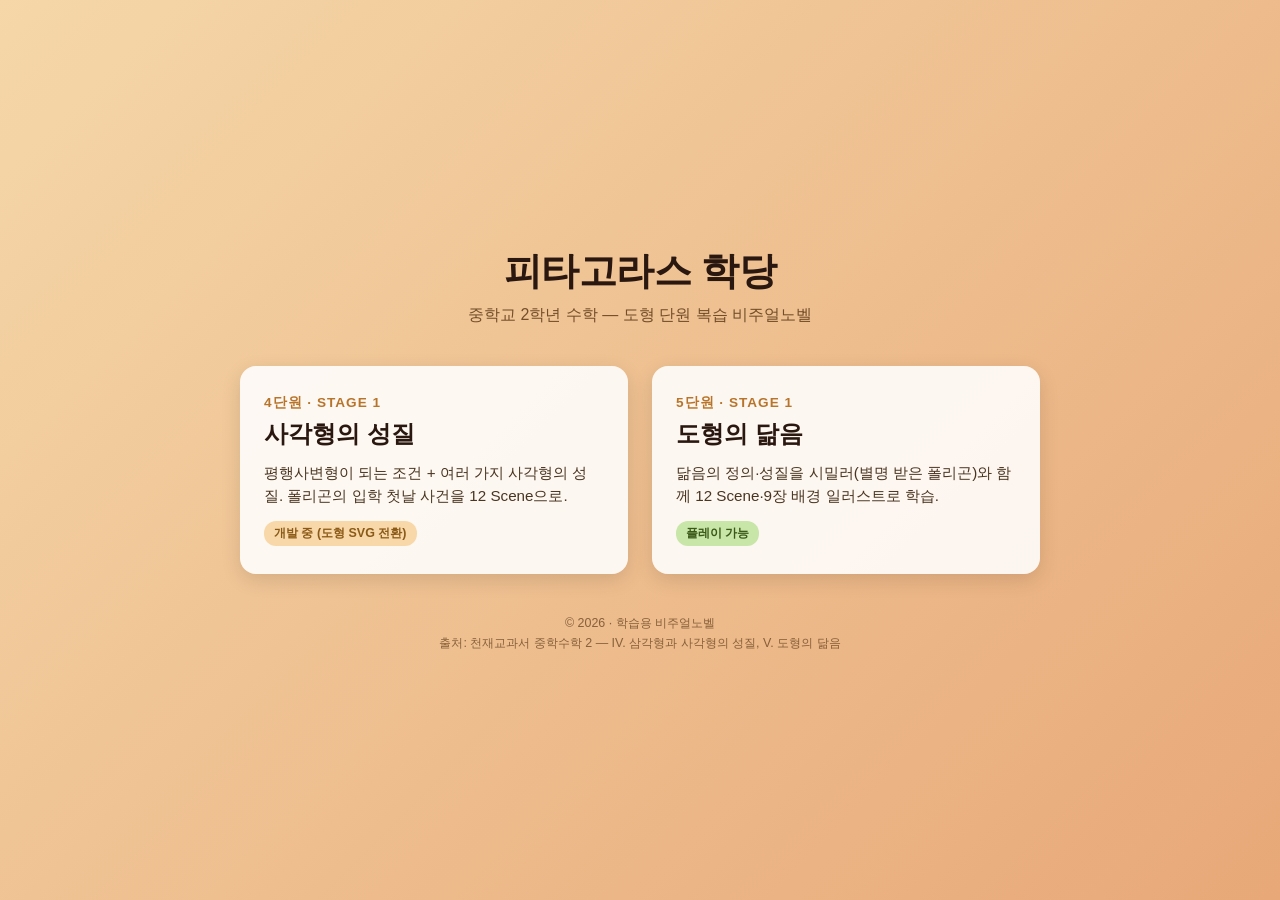
==== index.html @ 39baacfb "GitHub Pages 진입점 + M03 도형 SVG 시안 - root index.html: 4·5단원 카드 허브 (반응형, 한국어) - M03_figure.svg: 평행사변형 도" ====
<!DOCTYPE html>
<html lang="ko">
<head>
<meta charset="UTF-8">
<meta name="viewport" content="width=device-width, initial-scale=1">
<title>피타고라스 학당 — 중2 수학 게임</title>
<style>
  * { box-sizing: border-box; margin: 0; padding: 0; }
  body {
    font-family: 'Noto Sans KR', 'Apple SD Gothic Neo', -apple-system, sans-serif;
    min-height: 100vh;
    background: linear-gradient(135deg, #f5d7a8 0%, #e8a878 100%);
    display: flex; flex-direction: column; align-items: center; justify-content: center;
    padding: 24px;
    color: #2a1810;
  }
  header { text-align: center; margin-bottom: 40px; }
  h1 { font-size: 2.4rem; margin-bottom: 8px; letter-spacing: -0.5px; }
  .subtitle { font-size: 1rem; color: #5d3a18; opacity: 0.85; }
  .cards {
    display: grid;
    grid-template-columns: repeat(auto-fit, minmax(280px, 1fr));
    gap: 24px;
    max-width: 800px;
    width: 100%;
  }
  .card {
    background: rgba(255,255,255,0.88);
    border-radius: 16px;
    padding: 28px 24px;
    text-decoration: none;
    color: inherit;
    box-shadow: 0 6px 20px rgba(0,0,0,0.12);
    transition: transform 0.2s, box-shadow 0.2s;
    display: block;
  }
  .card:hover { transform: translateY(-4px); box-shadow: 0 10px 28px rgba(0,0,0,0.18); }
  .unit-no { font-size: 0.85rem; color: #b8742a; font-weight: 700; letter-spacing: 1px; }
  .card h2 { font-size: 1.5rem; margin: 6px 0 12px; }
  .card p { font-size: 0.95rem; line-height: 1.5; color: #4a3520; }
  .status { display: inline-block; margin-top: 14px; padding: 4px 10px; border-radius: 12px; font-size: 0.78rem; font-weight: 600; }
  .status-done { background: #c8e6a8; color: #3a5818; }
  .status-wip { background: #f8d8a8; color: #8b5a18; }
  footer { margin-top: 40px; font-size: 0.78rem; color: #5d3a18; opacity: 0.7; text-align: center; line-height: 1.6; }
</style>
</head>
<body>
  <header>
    <h1>피타고라스 학당</h1>
    <p class="subtitle">중학교 2학년 수학 — 도형 단원 복습 비주얼노벨</p>
  </header>

  <div class="cards">
    <a class="card" href="unit4_tri_quad/games/stage1_quadrilaterals/index.html">
      <div class="unit-no">4단원 · STAGE 1</div>
      <h2>사각형의 성질</h2>
      <p>평행사변형이 되는 조건 + 여러 가지 사각형의 성질. 폴리곤의 입학 첫날 사건을 12 Scene으로.</p>
      <span class="status status-wip">개발 중 (도형 SVG 전환)</span>
    </a>

    <a class="card" href="unit5_similarity/games/stage1_similarity/index.html">
      <div class="unit-no">5단원 · STAGE 1</div>
      <h2>도형의 닮음</h2>
      <p>닮음의 정의·성질을 시밀러(별명 받은 폴리곤)와 함께 12 Scene·9장 배경 일러스트로 학습.</p>
      <span class="status status-done">플레이 가능</span>
    </a>
  </div>

  <footer>
    © 2026 · 학습용 비주얼노벨<br>
    출처: 천재교과서 중학수학 2 — IV. 삼각형과 사각형의 성질, V. 도형의 닮음
  </footer>
</body>
</html>
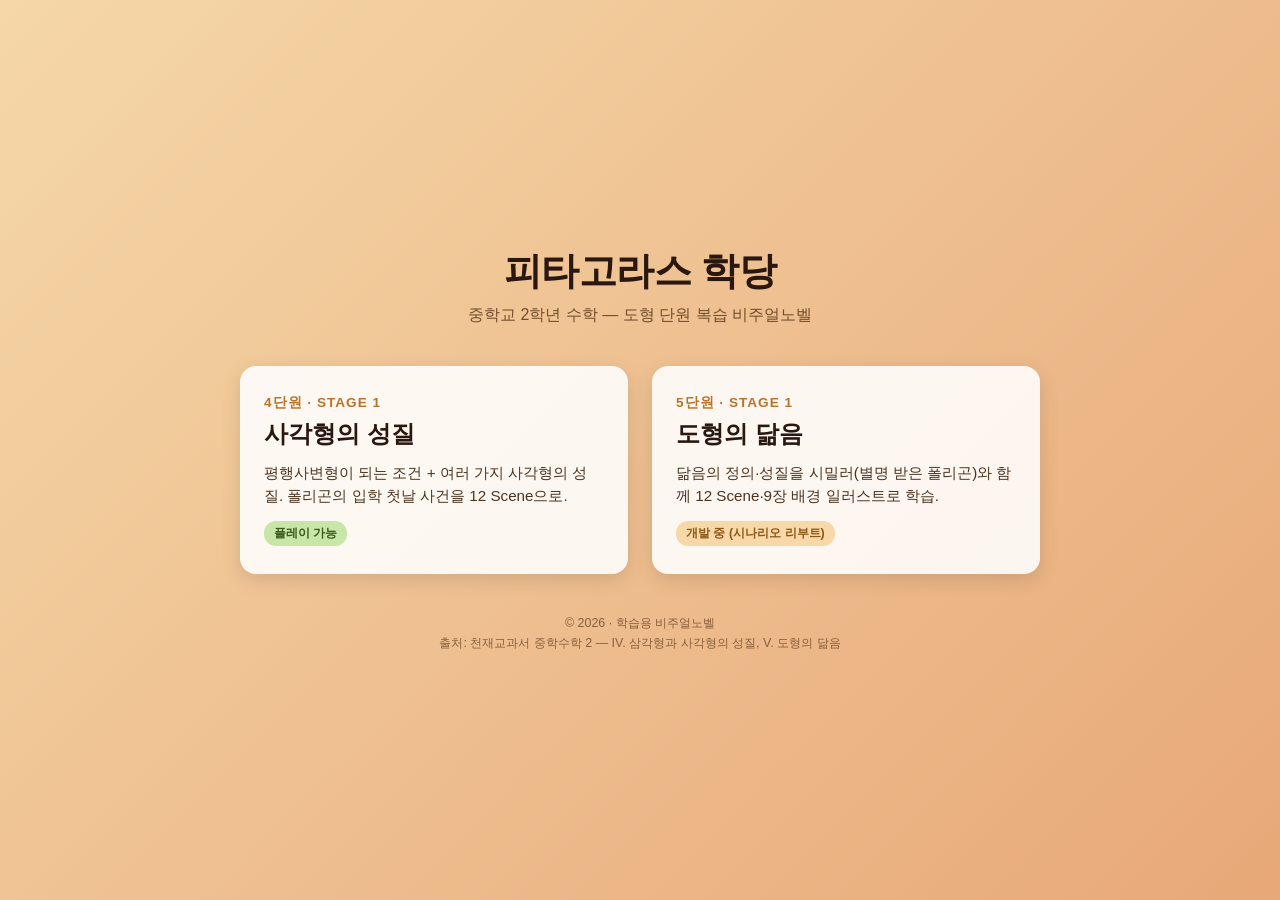
==== commit 257ed783: "허브 카드 상태 표시 정정 — 4단원↔5단원 뒤바뀐 상태 교정 4단원은 게임 거의 완성(SVG 전환은 후속 시각 개선일 뿐 플레이 가능), 5단원은 시나리오 리부트·자문 반영·황금" ====
--- a/index.html
+++ b/index.html
@@ -55,14 +55,14 @@
       <div class="unit-no">4단원 · STAGE 1</div>
       <h2>사각형의 성질</h2>
       <p>평행사변형이 되는 조건 + 여러 가지 사각형의 성질. 폴리곤의 입학 첫날 사건을 12 Scene으로.</p>
-      <span class="status status-wip">개발 중 (도형 SVG 전환)</span>
+      <span class="status status-done">플레이 가능</span>
     </a>
 
     <a class="card" href="unit5_similarity/games/stage1_similarity/index.html">
       <div class="unit-no">5단원 · STAGE 1</div>
       <h2>도형의 닮음</h2>
       <p>닮음의 정의·성질을 시밀러(별명 받은 폴리곤)와 함께 12 Scene·9장 배경 일러스트로 학습.</p>
-      <span class="status status-done">플레이 가능</span>
+      <span class="status status-wip">개발 중 (시나리오 리부트)</span>
     </a>
   </div>
 
